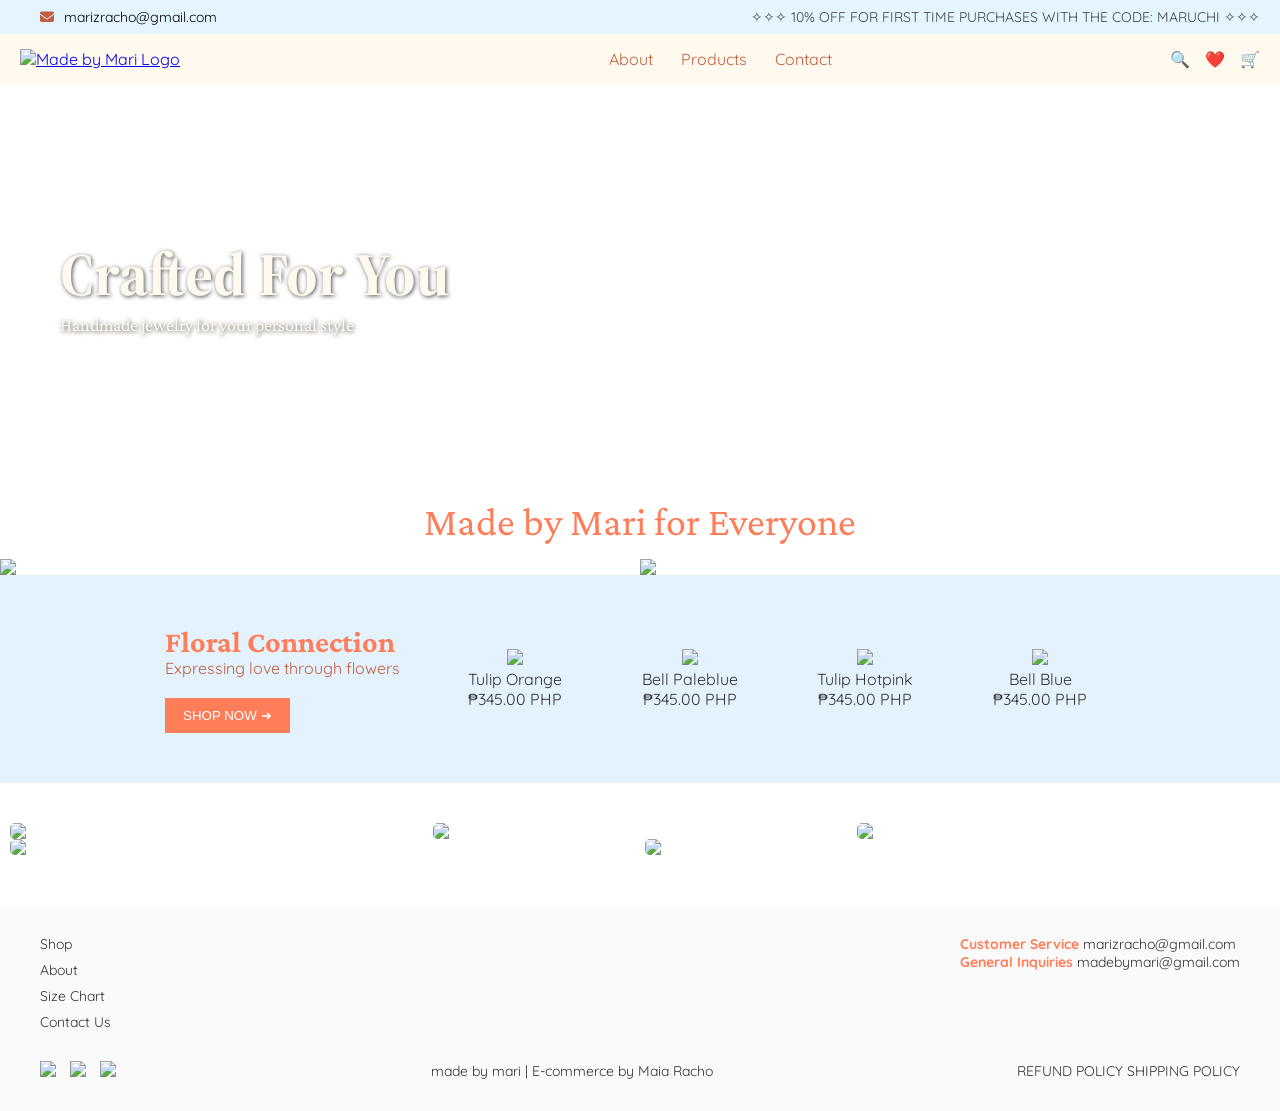
==== index.html @ 206bb6c0 "Add files via upload" ====
<!DOCTYPE html>
<html lang="en">
<head>
    <meta charset="UTF-8">
    <meta name="viewport" content="width=device-width, initial-scale=1.0">
    <title>Made by Mari</title>

    <!-- FONTS -->
    <link href="https://fonts.googleapis.com/css2?family=Crimson+Pro:wght@300;400;700&family=Quicksand:wght@300;400;600&family=Source+Serif+4:opsz,wght@6..72,800&display=swap" rel="stylesheet">

    <link rel="stylesheet" href="style.css">
    <link rel="stylesheet" href="https://cdnjs.cloudflare.com/ajax/libs/font-awesome/6.4.0/css/all.min.css"/>
</head>

<body>

    <!-- MOBILE MENU -->
    <div id="sideMenu" class="side-menu">
        <a href="../Home/index.html">Home</a>
        <a href="../about/about.html">About</a>
        <a href="../products/products.html">Products</a>
        <a href="../contact/contact.html">Contact</a>
    </div>

    <div id="overlay"></div>

    <!-- TOP BAR -->
    <div class="top-bar">
        <span class="top-bar-email"><i class="fas fa-envelope"></i> marizracho@gmail.com</span>
        <span class="top-bar-promo">✧✧✧ 10% OFF FOR FIRST TIME PURCHASES WITH THE CODE: MARUCHI ✧✧✧</span>
    </div>

    <!-- NAVIGATION -->
    <nav>
        <div class="nav-left">
            <button id="hamburgerBtn" class="hamburger">&#9776;</button>
        </div>

        <div class="logo">
            <a href="../Home/index.html">
                <img src="assets/logo_orange.png" alt="Made by Mari Logo">
            </a>
        </div>

        <ul class="nav-links">
            <li><a href="../About/about.html">About</a></li>
            <li><a href="../products/products.html">Products</a></li>
            <li><a href="../Contact/contact.html">Contact</a></li>
        </ul>

        <div class="nav-icons">
            <span class="search">🔍</span>
            <span class="wishlist">❤️</span>
            <span class="cart">🛒</span>
        </div>
    </nav>

    <!-- HERO -->
    <section class="hero">
        <h1>Crafted For You</h1>
        <p>Handmade jewelry for your personal style</p>
    </section>

    <!-- MINI BANNER -->
    <section class="mini-banner serif">
        Made by Mari for Everyone
    </section>

    <!-- IMAGE STRIP -->
    <section class="image-row">
        <img src="Assets/img1.jpeg">
        <img src="Assets/img2.jpeg">
    </section>

    <!-- FLORAL CONNECTION -->
    <section class="floral-connection-wrapper">

        <div class="floral-left">
            <h2 class="serif">Floral Connection</h2>
            <p>Expressing love through flowers</p>
            <button class="shop-btn">SHOP NOW ➜</button>
        </div>

        <div class="floral-products">

            <div class="floral-item">
                <a href="../products/tulip-orange.html">
                    <img src="Assets/prod1.jpeg">
                </a>
                <p class="prod-name">Tulip Orange</p>
                <p class="prod-price">₱345.00 PHP</p>
            </div>

            <div class="floral-item">
                <a href="../products/bell-paleblue.html">
                    <img src="Assets/prod2.jpeg">
                </a>
                <p class="prod-name">Bell Paleblue</p>
                <p class="prod-price">₱345.00 PHP</p>
            </div>

            <div class="floral-item">
                <a href="../products/tulip-hotpink.html">
                    <img src="Assets/prod3.jpeg">
                </a>
                <p class="prod-name">Tulip Hotpink</p>
                <p class="prod-price">₱345.00 PHP</p>
            </div>

            <div class="floral-item">
                <a href="../products/bell-blue.html">
                    <img src="Assets/prod4.jpeg">
                </a>
                <p class="prod-name">Bell Blue</p>
                <p class="prod-price">₱345.00 PHP</p>
            </div>

        </div>

    </section>

    <!-- IMAGE GALLERY -->
    <section class="image-gallery">

        <div class="gallery-row">
            <img src="Assets/gallery1.jpeg">
            <img src="Assets/gallery2.jpeg">
            <img src="Assets/gallery3.jpeg">
        </div>

        <div class="gallery-row">
            <img src="Assets/gallery4.jpeg">
            <img src="Assets/gallery5.jpeg">
        </div>
    </section>

    <!-- FOOTER -->
    <footer class="footer">

        <div class="footer-top">

            <div class="footer-left">
                <a>Shop</a>
                <a>About</a>
                <a>Size Chart</a>
                <a>Contact Us</a>
            </div>

            <div class="footer-right">
                <p><strong>Customer Service</strong> marizracho@gmail.com</p>
                <p><strong>General Inquiries</strong> madebymari@gmail.com</p>
            </div>

        </div>

        <div class="footer-bottom">
            <div class="payments">
                <img src="Assets/visa.png">
                <img src="Assets/mastercard.png">
                <img src="Assets/Gcash.png">
            </div>

            <p class="credit">made by mari | E-commerce by Maia Racho</p>

            <div class="policy-links">
                <a>REFUND POLICY</a>
                <a>SHIPPING POLICY</a>
            </div>
        </div>

    </footer>

<script>
    const hamburger = document.getElementById("hamburgerBtn");
    const sideMenu = document.getElementById("sideMenu");
    const overlay = document.getElementById("overlay");

    hamburger.addEventListener("click", () => {
        sideMenu.classList.toggle("open");
        overlay.classList.toggle("show");
    });

    overlay.addEventListener("click", () => {
        sideMenu.classList.remove("open");
        overlay.classList.remove("show");
    });
</script>

</body>
</html>
---- style.css ----
/* RESET */
* {
    margin: 0;
    padding: 0;
    box-sizing: border-box;
}

html, body {
    max-width: 100%;
    overflow-x: hidden;
}

/* Default Font */
body {
    font-family: 'Quicksand', sans-serif;
    background: #ffffff;
    color: #333;
}

/* Serif Utility */
.serif, h2, h3, h4, h5, h6 {
    font-family: 'Crimson Pro', serif;
}

/* -------------------- TOP BAR -------------------- */
.top-bar {
    background: #E4F5FF;
    display: flex;
    align-items: center;
    padding: 8px 20px;
    font-size: 14px;
}

.top-bar-email {
    margin-right: auto;
    margin-left: 20px;
    color: #000;
}

.top-bar-email i {
    margin-right: 6px;
    color: #C15E41;
}

.top-bar-promo {
    color: #444;
}

/*--------------- NAVIGATION ----------------*/
nav {
    display: flex;
    justify-content: space-between;
    align-items: center;
    padding: 15px 20px;
    background: #FFFAED;
}

.nav-left {
    display: none;
}

.hamburger {
    font-size: 24px;
    background: none;
    border: none;
    cursor: pointer;
}

.logo img {
    height: 50px;
    width: auto;
}

.nav-links {
    display: flex;
    list-style: none;
    gap: 28px;
    margin-left: 90px;
}

.nav-links a {
    text-decoration: none;
    color: #C15E41;
    font-size: 16px;
    position: relative;
}

.nav-icons {
    display: flex;
    gap: 15px;
}

/* ------------------- HERO ------------------- */
.hero {
    background: url("assets/banner.JPG") center/cover no-repeat;
    height: 400px;
    display: flex;
    flex-direction: column;
    justify-content: center;
    padding-left: 60px;
    color: #FFFAED;
    text-shadow: 1px 1px 4px rgba(0,0,0,0.7);
}

.hero h1 {
    font-family: 'Source Serif 4', serif !important;
    font-size: 60px;
}

.hero p {
    font-family: 'Crimson Pro', serif;
    font-size: 18px;
}

/* ---------- MINI BANNER ---------- */
.mini-banner {
    background: white;
    text-align: center;
    padding: 15px;
    font-size: 40px;
    color: #FF7D59;
}

/* ---------- IMAGE ROW ---------- */
.image-row {
    display: flex;
}

.image-row img {
    width: 50%;
    height: auto;
    object-fit: contain;
}

/* ---------- FLORAL SECTION ---------- */
.floral-connection-wrapper {
    display: flex;
    padding: 50px 40px;
    align-items: center;
    justify-content: center;
    gap: 40px;
    background: #E3F2FD;
}

.floral-left h2 {
    font-size: 30px;
    color: #FF7D59;
}

.floral-left p {
    color: #C15E41;
    margin-bottom: 20px;
}

.shop-btn {
    background: #FF7D59;
    color: white;
    padding: 10px 18px;
    border: none;
    cursor: pointer;
}

.floral-products {
    display: flex;
    flex-wrap: wrap;
    gap: 25px;
    max-width: 700px;
}

.floral-item {
    width: 150px;
    text-align: center;
}

.floral-item img {
    width: 100%;
    height: auto;
    object-fit: contain;
}

/* ---------- GALLERY ---------- */
.image-gallery {
    width: 100%;
    padding: 10px;
    margin-top: 30px;
}

.gallery-row {
    display: grid;
    grid-template-columns: repeat(auto-fit, minmax(250px, 1fr));
    gap: 10px;
}

.gallery-row img {
    width: 100%;
    height: auto;
    object-fit: contain;
    border-radius: 5px;
}

/* ---------- FOOTER ---------- */
.footer {
    margin-top: 40px;
    padding: 30px 40px;
    background: #fafafa;
    font-size: 14px;
}

.footer-top {
    display: flex;
    justify-content: space-between;
    margin-bottom: 30px;
}

.footer-left {
    display: flex;
    flex-direction: column;
    gap: 8px;
}

.footer-right strong {
    color: #FF7D59;
}

.footer-bottom {
    display: flex;
    justify-content: space-between;
    align-items: center;
}

.payments img {
    height: 30px;
    margin-right: 10px;
}

/* ---------- SIDE MENU ---------- */
.side-menu {
    position: fixed;
    top: 0;
    left: -250px;
    width: 230px;
    height: 100%;
    background: #ffffff;
    padding-top: 80px;
    padding-left: 20px;
    display: flex;
    flex-direction: column;
    gap: 20px;
    transition: 0.3s ease;
    z-index: 9999;
    box-shadow: 2px 0 10px rgba(0,0,0,0.2);
}

.side-menu.open {
    left: 0;
}

#overlay {
    position: fixed;
    top: 0;
    left: 0;
    width: 100%;
    height: 100%;
    background: rgba(0,0,0,0.4);
    display: none;
}

#overlay.show {
    display: block;
}

/* ---------- MOBILE RESPONSIVE ---------- */
@media (max-width: 900px) {
    .nav-links {
        display: none;
    }

    .nav-left {
        display: block;
    }

    .logo {
        position: absolute;
        left: 50%;
        transform: translateX(-50%);
    }
}

@media (max-width: 600px) {

    .hero {
        padding-left: 20px;
        height: 280px;
    }

    .hero h1 {
        font-size: 28px;
    }

    .image-row {
        flex-direction: column;
    }

    .image-row img {
        width: 100%;
    }

    .floral-connection-wrapper {
        flex-direction: column;
        text-align: center;
    }
}
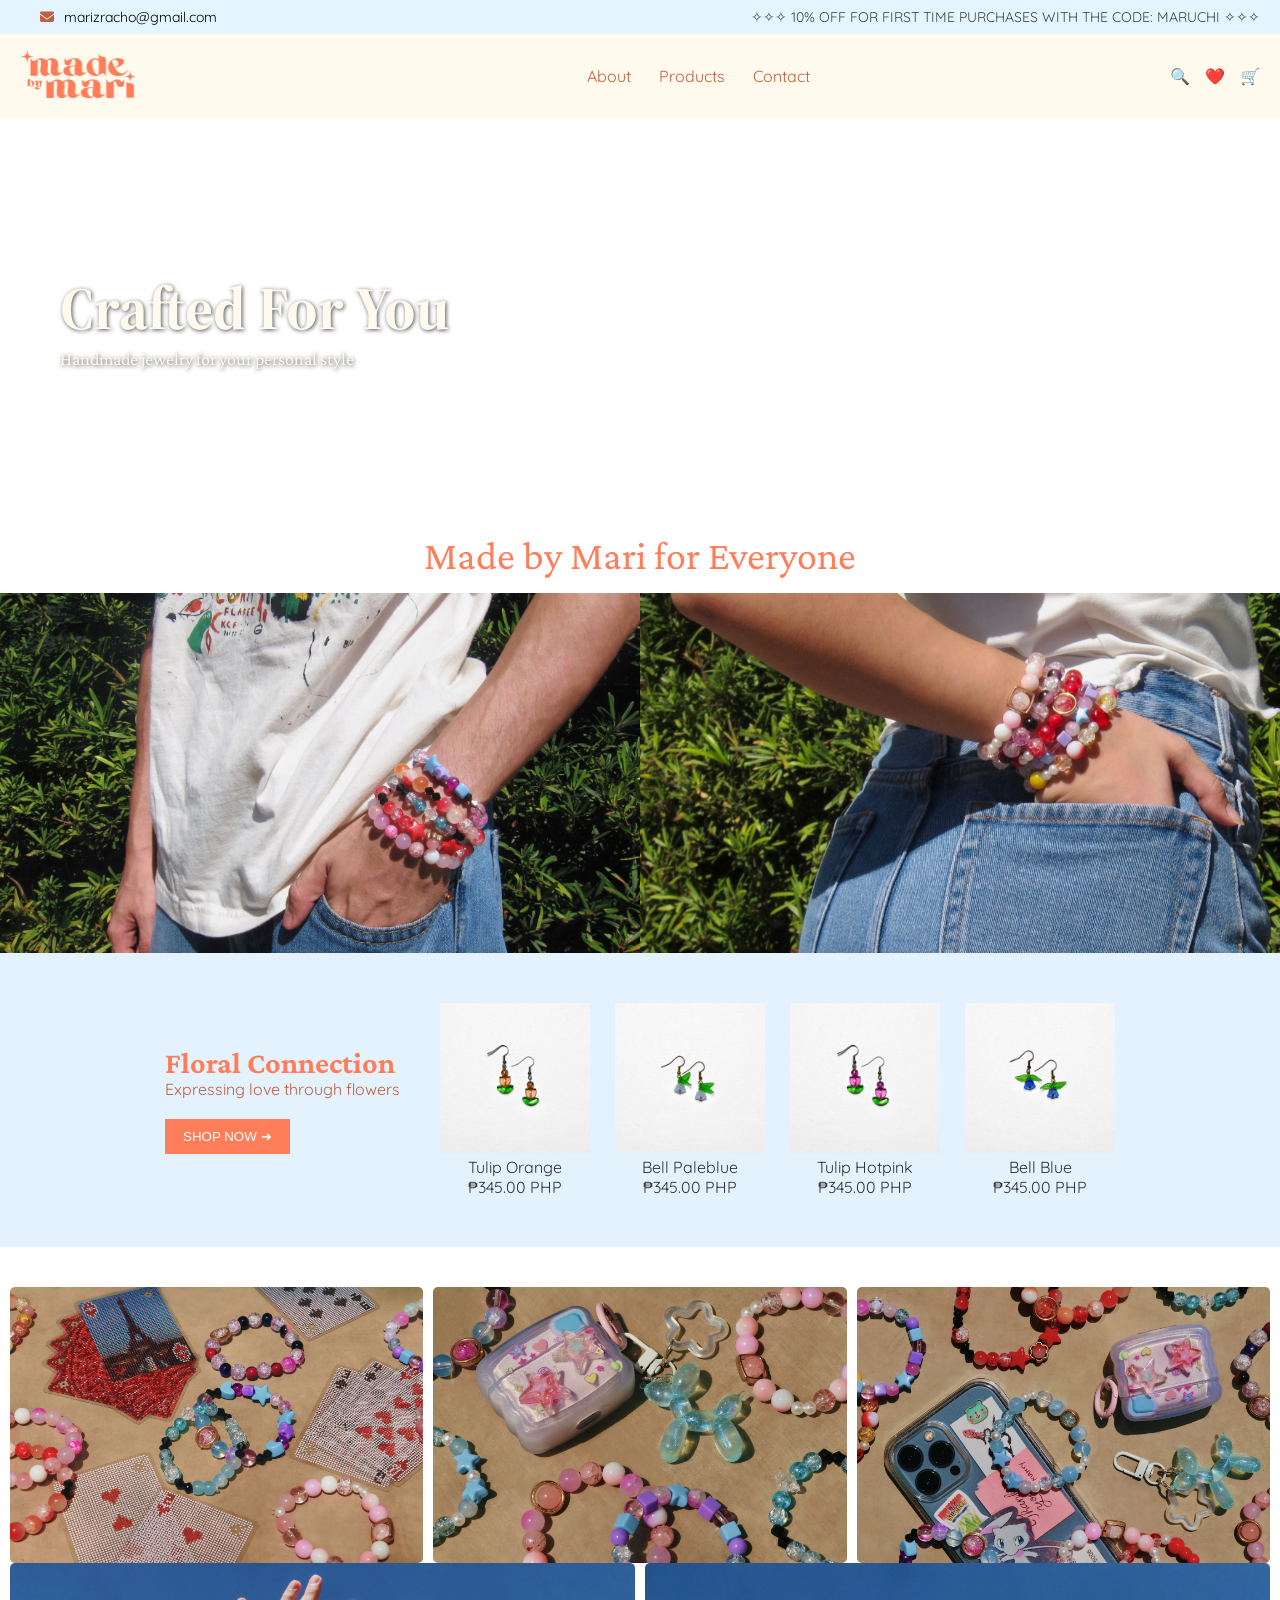
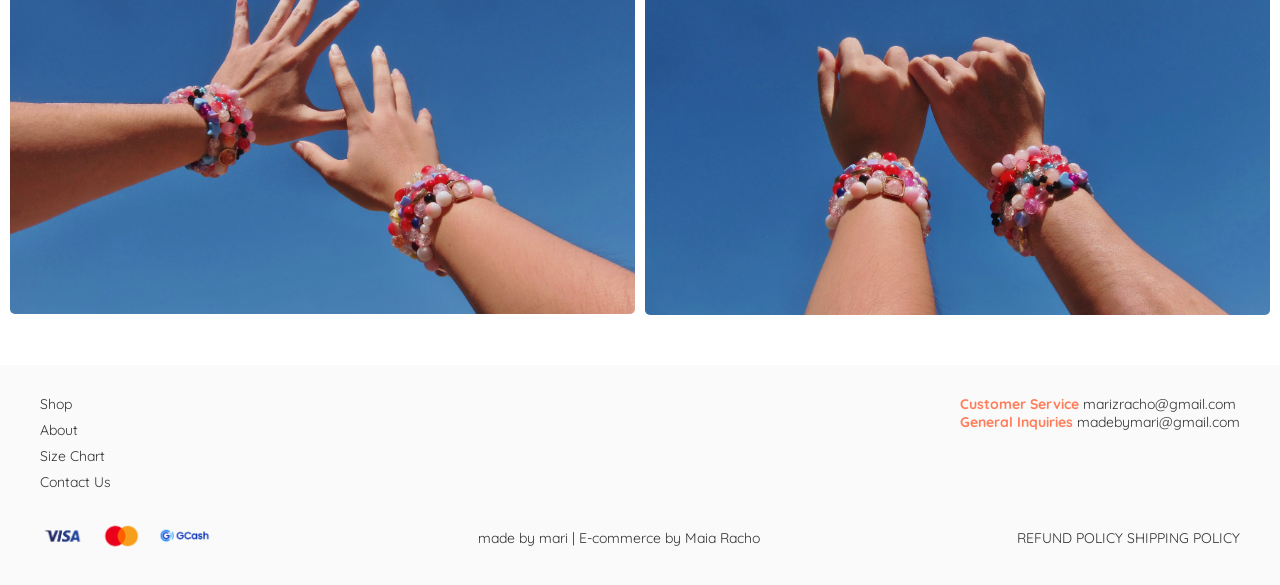
==== commit 9ea4b33f: "Update index.html" ====
--- a/index.html
+++ b/index.html
@@ -38,7 +38,7 @@
 
         <div class="logo">
             <a href="../Home/index.html">
-                <img src="assets/logo_orange.png" alt="Made by Mari Logo">
+                <img src="Assets/logo_orange.png" alt="Made by Mari Logo">
             </a>
         </div>
 
@@ -188,3 +188,4 @@
 
 </body>
 </html>
+
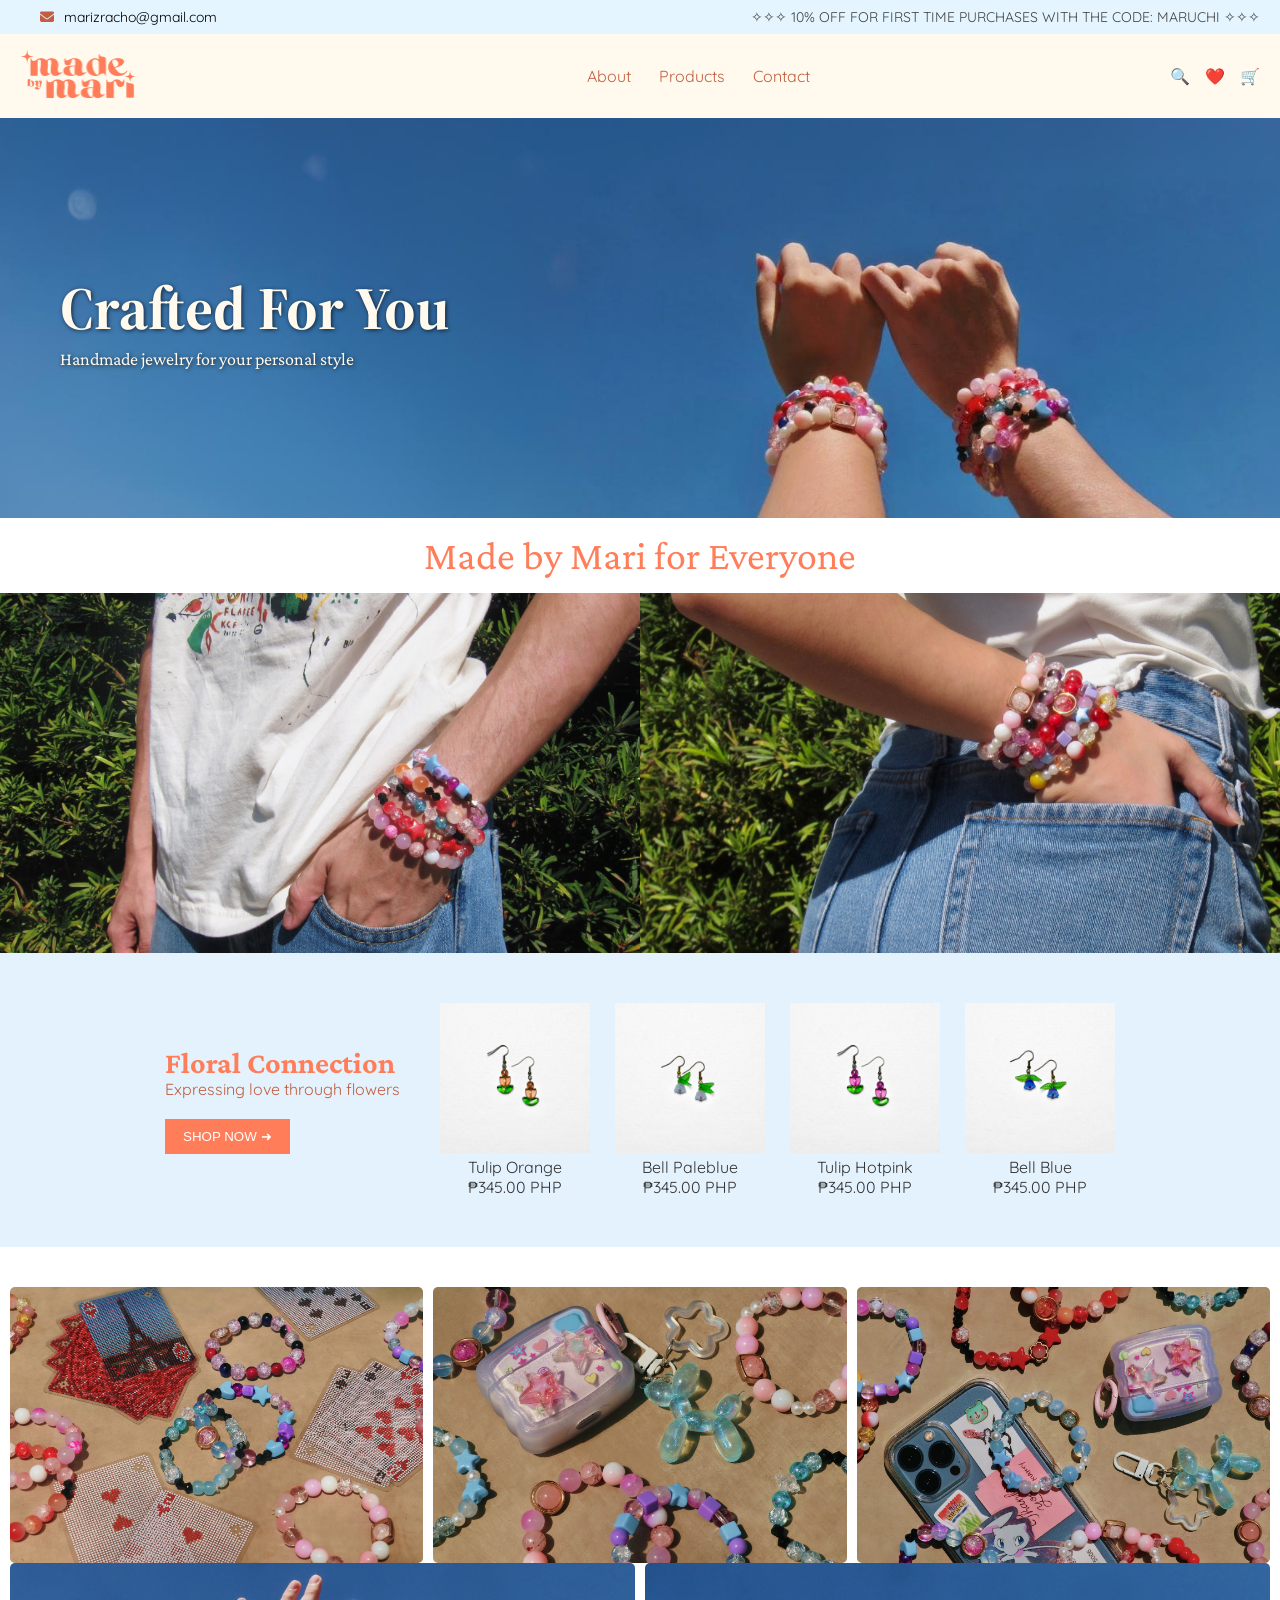
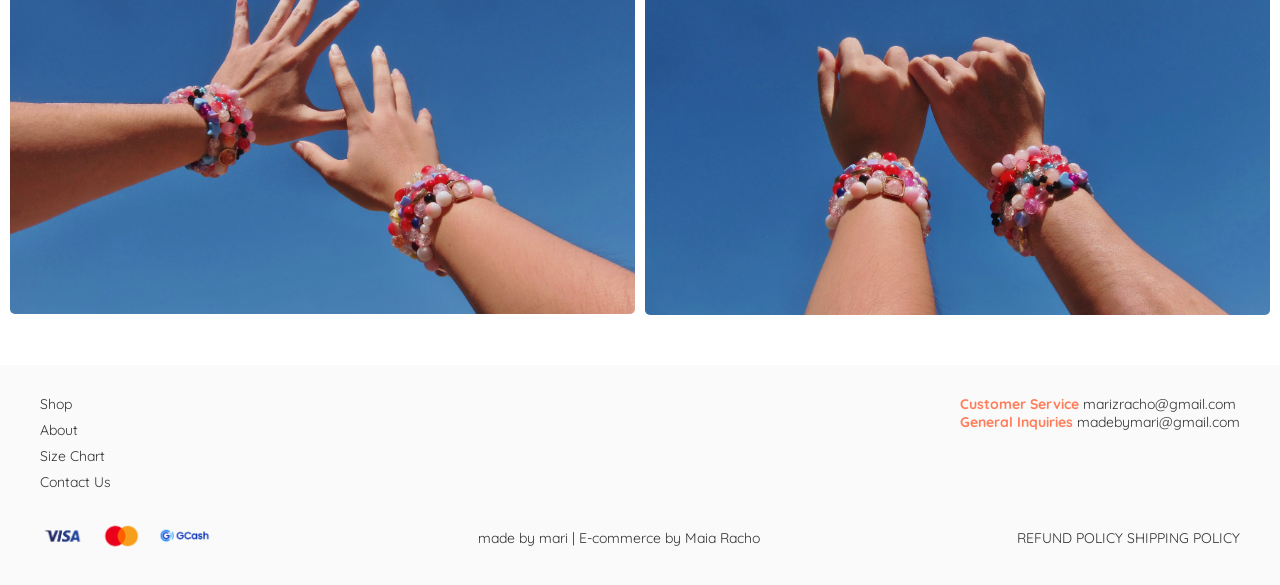
==== commit c85733bc: "Fix HTML encoding issues in index.html" ====
--- a/index.html
+++ b/index.html
@@ -10,16 +10,17 @@
 
     <link rel="stylesheet" href="style.css">
     <link rel="stylesheet" href="https://cdnjs.cloudflare.com/ajax/libs/font-awesome/6.4.0/css/all.min.css"/>
+    <script src="./products/cart.js"></script>
 </head>
 
 <body>
 
     <!-- MOBILE MENU -->
     <div id="sideMenu" class="side-menu">
-        <a href="../Home/index.html">Home</a>
-        <a href="../about/about.html">About</a>
-        <a href="../products/products.html">Products</a>
-        <a href="../contact/contact.html">Contact</a>
+        <a href="./index.html">Home</a>
+        <a href="about/about.html">About</a>
+        <a href="products/products.html">Products</a>
+        <a href="contact/contact.html">Contact</a>
     </div>
 
     <div id="overlay"></div>
@@ -37,15 +38,15 @@
         </div>
 
         <div class="logo">
-            <a href="../Home/index.html">
-                <img src="Assets/logo_orange.png" alt="Made by Mari Logo">
+            <a href="/index.html">
+                <img src="./Assets/logo_orange.png" alt="Made by Mari Logo">
             </a>
         </div>
 
         <ul class="nav-links">
-            <li><a href="../About/about.html">About</a></li>
-            <li><a href="../products/products.html">Products</a></li>
-            <li><a href="../Contact/contact.html">Contact</a></li>
+            <li><a href="about/about.html">About</a></li>
+            <li><a href="products/products.html">Products</a></li>
+            <li><a href="contact/contact.html">Contact</a></li>
         </ul>
 
         <div class="nav-icons">
@@ -68,8 +69,8 @@
 
     <!-- IMAGE STRIP -->
     <section class="image-row">
-        <img src="Assets/img1.jpeg">
-        <img src="Assets/img2.jpeg">
+        <img src="./Assets/img1.jpeg">
+        <img src="./Assets/img2.jpeg">
     </section>
 
     <!-- FLORAL CONNECTION -->
@@ -85,7 +86,7 @@
 
             <div class="floral-item">
                 <a href="../products/tulip-orange.html">
-                    <img src="Assets/prod1.jpeg">
+                    <img src="./Assets/prod1.jpeg">
                 </a>
                 <p class="prod-name">Tulip Orange</p>
                 <p class="prod-price">₱345.00 PHP</p>
@@ -93,7 +94,7 @@
 
             <div class="floral-item">
                 <a href="../products/bell-paleblue.html">
-                    <img src="Assets/prod2.jpeg">
+                    <img src="./Assets/prod2.jpeg">
                 </a>
                 <p class="prod-name">Bell Paleblue</p>
                 <p class="prod-price">₱345.00 PHP</p>
@@ -101,7 +102,7 @@
 
             <div class="floral-item">
                 <a href="../products/tulip-hotpink.html">
-                    <img src="Assets/prod3.jpeg">
+                    <img src="./Assets/prod3.jpeg">
                 </a>
                 <p class="prod-name">Tulip Hotpink</p>
                 <p class="prod-price">₱345.00 PHP</p>
@@ -109,7 +110,7 @@
 
             <div class="floral-item">
                 <a href="../products/bell-blue.html">
-                    <img src="Assets/prod4.jpeg">
+                    <img src="./Assets/prod4.jpeg">
                 </a>
                 <p class="prod-name">Bell Blue</p>
                 <p class="prod-price">₱345.00 PHP</p>
@@ -123,14 +124,14 @@
     <section class="image-gallery">
 
         <div class="gallery-row">
-            <img src="Assets/gallery1.jpeg">
-            <img src="Assets/gallery2.jpeg">
-            <img src="Assets/gallery3.jpeg">
+            <img src="./Assets/gallery1.jpeg">
+            <img src="./Assets/gallery2.jpeg">
+            <img src="./Assets/gallery3.jpeg">
         </div>
 
         <div class="gallery-row">
-            <img src="Assets/gallery4.jpeg">
-            <img src="Assets/gallery5.jpeg">
+            <img src="./Assets/gallery4.jpeg">
+            <img src="./Assets/gallery5.jpeg">
         </div>
     </section>
 
@@ -155,9 +156,9 @@
 
         <div class="footer-bottom">
             <div class="payments">
-                <img src="Assets/visa.png">
-                <img src="Assets/mastercard.png">
-                <img src="Assets/Gcash.png">
+                <img src="./Assets/visa.png">
+                <img src="./Assets/mastercard.png">
+                <img src="./Assets/Gcash.png">
             </div>
 
             <p class="credit">made by mari | E-commerce by Maia Racho</p>
--- a/style.css
+++ b/style.css
@@ -92,7 +92,7 @@
 
 /* ------------------- HERO ------------------- */
 .hero {
-    background: url("assets/banner.JPG") center/cover no-repeat;
+    background: url("Assets/banner.jpg") center/cover no-repeat;
     height: 400px;
     display: flex;
     flex-direction: column;
@@ -231,6 +231,20 @@
 .payments img {
     height: 30px;
     margin-right: 10px;
+}
+.cart {
+    position: relative;
+}
+
+.cart-count {
+    position: absolute;
+    top: -8px;
+    right: -10px;
+    background: #ff5c3b;
+    color: white;
+    font-size: 12px;
+    padding: 2px 6px;
+    border-radius: 50%;
 }
 
 /* ---------- SIDE MENU ---------- */
@@ -310,3 +324,4 @@
         text-align: center;
     }
 }
+
